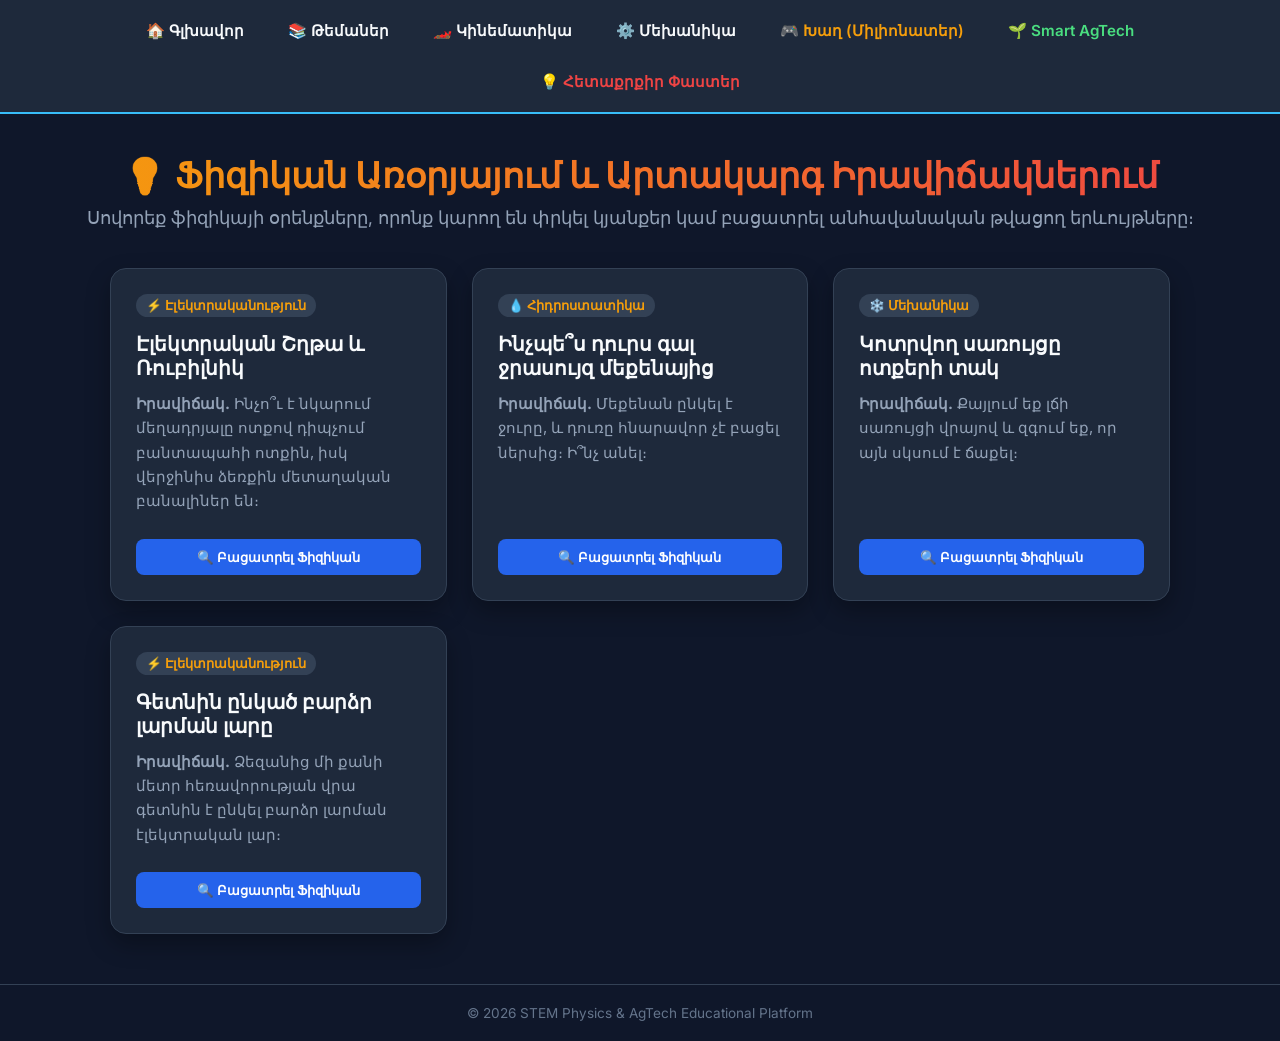
==== facts.html @ bff34259 "Add files via upload" ====
<!DOCTYPE html>
<html lang="hy">
<head>
    <meta charset="UTF-8">
    <meta name="viewport" content="width=device-width, initial-scale=1.0">
    <title>Հետաքրքիր Ֆիզիկա — Կյանքեր Փրկող Օրենքներ</title>
    <link href="https://fonts.googleapis.com/css2?family=Inter:wght@400;600;700;800&display=swap" rel="stylesheet">
    <style>
        * {
            box-sizing: border-box;
            margin: 0;
            padding: 0;
            font-family: 'Inter', sans-serif;
        }

        body {
            background: #0f172a;
            color: #f8fafc;
            min-height: 100vh;
            display: flex;
            flex-direction: column;
        }

        /* Nav menu */
        nav {
            width: 100%;
            background: #1e293b;
            padding: 15px 20px;
            display: flex;
            gap: 20px;
            align-items: center;
            justify-content: center;
            border-bottom: 2px solid #38bdf8;
            flex-wrap: wrap;
        }

        nav a {
            color: #f8fafc;
            text-decoration: none;
            font-weight: 600;
            font-size: 0.95rem;
            transition: 0.2s;
            padding: 6px 12px;
            border-radius: 6px;
        }

        nav a:hover {
            background: #334155;
            color: #38bdf8;
        }

        .header-title {
            text-align: center;
            padding: 40px 20px 20px;
        }

        .header-title h1 {
            font-size: 2.2rem;
            background: linear-gradient(90deg, #f59e0b, #ef4444);
            -webkit-background-clip: text;
            -webkit-text-fill-color: transparent;
            margin-bottom: 10px;
        }

        .header-title p {
            color: #94a3b8;
            font-size: 1.1rem;
        }

        .container {
            max-width: 1100px;
            margin: 0 auto 50px;
            padding: 0 20px;
        }

        .facts-grid {
            display: grid;
            grid-template-columns: repeat(auto-fit, minmax(320px, 1fr));
            gap: 25px;
            margin-top: 20px;
        }

        .fact-card {
            background: #1e293b;
            border: 1px solid #334155;
            border-radius: 16px;
            padding: 25px;
            display: flex;
            flex-direction: column;
            justify-content: space-between;
            box-shadow: 0 10px 25px rgba(0,0,0,0.3);
            transition: transform 0.3s, border-color 0.3s;
        }

        .fact-card:hover {
            transform: translateY(-5px);
            border-color: #f59e0b;
        }

        .card-tag {
            display: inline-block;
            background: #334155;
            color: #f59e0b;
            font-size: 0.8rem;
            font-weight: bold;
            padding: 4px 10px;
            border-radius: 12px;
            margin-bottom: 15px;
            width: fit-content;
        }

        .fact-card h3 {
            font-size: 1.25rem;
            color: #f8fafc;
            margin-bottom: 12px;
        }

        .fact-card p {
            color: #94a3b8;
            font-size: 0.95rem;
            line-height: 1.6;
            margin-bottom: 15px;
        }

        .explanation-box {
            display: none;
            background: #0f172a;
            border-left: 4px solid #f59e0b;
            padding: 12px;
            border-radius: 6px;
            margin-top: 10px;
            font-size: 0.9rem;
            color: #e2e8f0;
        }

        .toggle-btn {
            background: #2563eb;
            color: white;
            border: none;
            padding: 10px 15px;
            border-radius: 8px;
            font-weight: 600;
            cursor: pointer;
            transition: 0.2s;
            margin-top: 10px;
        }

        .toggle-btn:hover {
            background: #1d4ed8;
        }

        footer {
            margin-top: auto;
            text-align: center;
            padding: 20px;
            border-top: 1px solid #334155;
            color: #64748b;
            font-size: 0.85rem;
        }
    </style>
</head>
<body>

    <!-- NAVIGATION BAR -->
    <nav>
        <a href="index.html">🏠 Գլխավոր</a>
        <a href="topics.html">📚 Թեմաներ</a>
        <a href="kinematics.html">🏎️ Կինեմատիկա</a>
        <a href="mechanics.html">⚙️ Մեխանիկա</a>
        <a href="game.html" style="color: #f59e0b;">🎮 Խաղ (Միլիոնատեր)</a>
        <a href="agtech.html" style="color: #4ade80;">🌱 Smart AgTech</a>
        <a href="facts.html" style="color: #ef4444; font-weight: bold;">💡 Հետաքրքիր Փաստեր</a>
    </nav>

    <div class="header-title">
        <h1>💡 Ֆիզիկան Առօրյայում և Արտակարգ Իրավիճակներում</h1>
        <p>Սովորեք ֆիզիկայի օրենքները, որոնք կարող են փրկել կյանքեր կամ բացատրել անհավանական թվացող երևույթները։</p>
    </div>

    <div class="container">
        <div class="facts-grid">

            <!-- Card 1: Electric Chair Meme -->
            <div class="fact-card">
                <div>
                    <span class="card-tag">⚡ Էլեկտրականություն</span>
                    <h3>Էլեկտրական Շղթա և Ռուբիլնիկ</h3>
                    <p><strong>Իրավիճակ.</strong> Ինչո՞ւ է նկարում մեղադրյալը ոտքով դիպչում բանտապահի ոտքին, իսկ վերջինիս ձեռքին մետաղական բանալիներ են։</p>
                </div>
                <button class="toggle-btn" onclick="toggleFact('exp-1')">🔍 Բացատրել Ֆիզիկան</button>
                <div class="explanation-box" id="exp-1">
                    <strong>💡 Ֆիզիկական Օրենքը.</strong> Փակ էլեկտրական շղթա։<br><br>
                    Երբ բանտապահը միացնի անջատիչը, հոսանքը կանցնի ոչ միայն աթոռով, այլև հաղորդիչ մարմինների (մեղադրյալ $\rightarrow$ բանտապահ $\rightarrow$ մետաղական բանալիներ) միջոցով՝ փակելով շղթան դեպի գետին։
                </div>
            </div>

            <!-- Card 2: Sinking Car -->
            <div class="fact-card">
                <div>
                    <span class="card-tag">💧 Հիդրոստատիկա</span>
                    <h3>Ինչպե՞ս դուրս գալ ջրասույզ մեքենայից</h3>
                    <p><strong>Իրավիճակ.</strong> Մեքենան ընկել է ջուրը, և դուռը հնարավոր չէ բացել ներսից։ Ի՞նչ անել։</p>
                </div>
                <button class="toggle-btn" onclick="toggleFact('exp-2')">🔍 Բացատրել Ֆիզիկան</button>
                <div class="explanation-box" id="exp-2">
                    <strong>💡 Ֆիզիկական Օրենքը.</strong> Հիդրոստատիկ Ճնշում ($P = \rho g h$)։<br><br>
                    Դրսի ջրի ճնշումը հսկայական է։ Պետք է սպասել, մինչև ջուրը լցվի մեքենայի սալոնի մեծ մասը․ ներսի և դրսի ճնշումները կհավասարվեն, և դուռը հեշտությամբ կբացվի։
                </div>
            </div>

            <!-- Card 3: Ice Pressure -->
            <div class="fact-card">
                <div>
                    <span class="card-tag">❄️ Մեխանիկա</span>
                    <h3>Կոտրվող սառույցը ոտքերի տակ</h3>
                    <p><strong>Իրավիճակ.</strong> Քայլում եք լճի սառույցի վրայով և զգում եք, որ այն սկսում է ճաքել։</p>
                </div>
                <button class="toggle-btn" onclick="toggleFact('exp-3')">🔍 Բացատրել Ֆիզիկան</button>
                <div class="explanation-box" id="exp-3">
                    <strong>💡 Ֆիզիկական Օրենքը.</strong> Ճնշում ($P = F / S$)։<br><br>
                    Անմիջապես պառկեք փորի վրա։ Մակերեսը ($S$) կմեծանա տասնյակ անգամ, ճնշումը ($P$) կտրուկ կնվազի, և սառույցը կդադարի կոտրվել։
                </div>
            </div>

            <!-- Card 4: Step Voltage -->
            <div class="fact-card">
                <div>
                    <span class="card-tag">⚡ Էլեկտրականություն</span>
                    <h3>Գետնին ընկած բարձր լարման լարը</h3>
                    <p><strong>Իրավիճակ.</strong> Ձեզանից մի քանի մետր հեռավորության վրա գետնին է ընկել բարձր լարման էլեկտրական լար։</p>
                </div>
                <button class="toggle-btn" onclick="toggleFact('exp-4')">🔍 Բացատրել Ֆիզիկան</button>
                <div class="explanation-box" id="exp-4">
                    <strong>💡 Ֆիզիկական Օրենքը.</strong> Քայլային Լարում (Step Voltage)։<br><br>
                    Հեռացեք ոտքերը իրար կպցրած (սահեցնելով) կամ 1 ոտքի վրա ցատկելով։ Ոտնաթաթերի միջև հեռավորությունը 0 է $\rightarrow$ պոտենցիալների տարբերությունը 0 է $\rightarrow$ հոսանք չի անցնի մարմնով։
                </div>
            </div>

        </div>
    </div>

    <footer>
        <p>© 2026 STEM Physics & AgTech Educational Platform</p>
    </footer>

    <script>
        function toggleFact(id) {
            const box = document.getElementById(id);
            if (box.style.display === "block") {
                box.style.display = "none";
            } else {
                box.style.display = "block";
            }
        }
    </script>
</body>
</html>
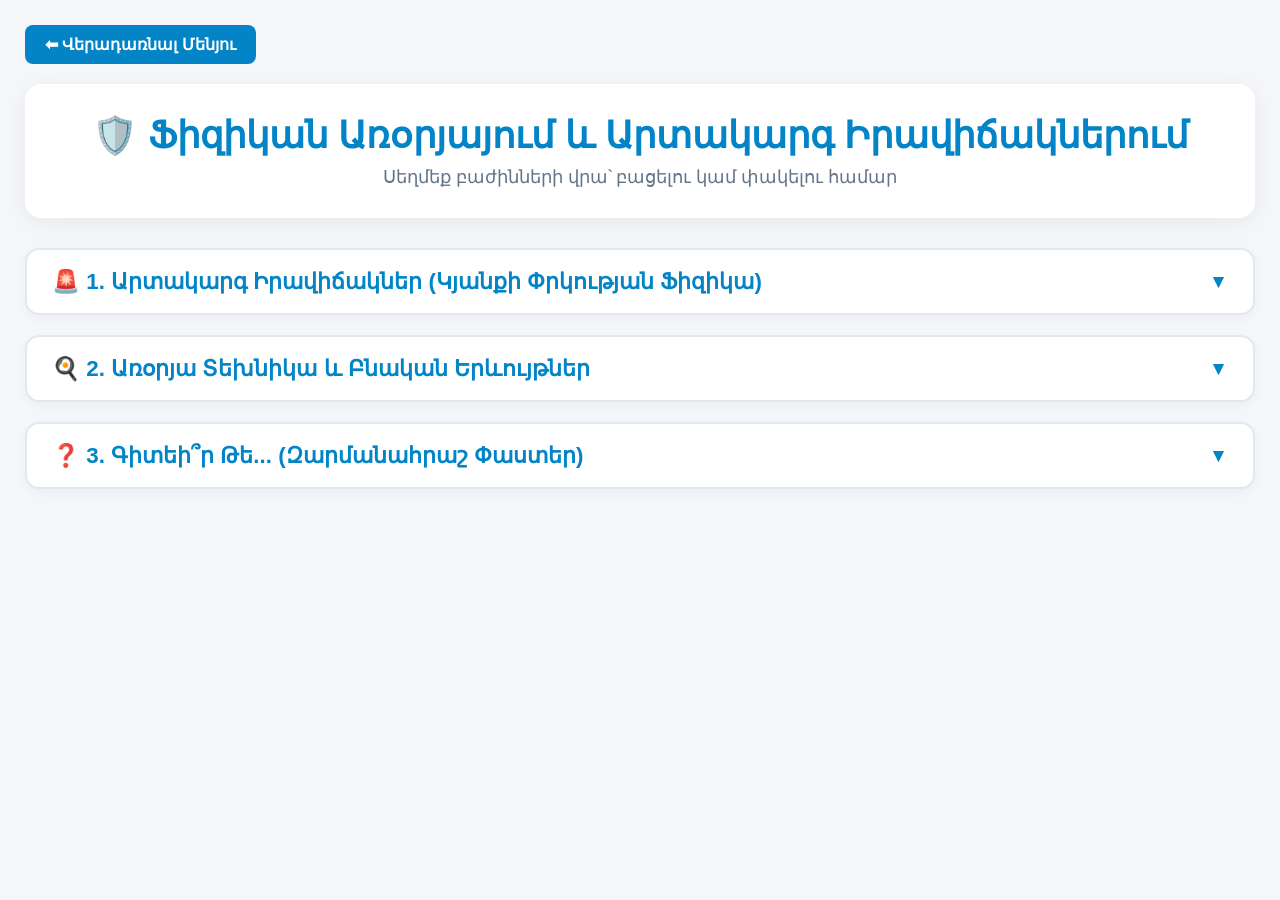
==== commit e9603540: "Add files via upload" ====
--- a/facts.html
+++ b/facts.html
@@ -3,253 +3,519 @@
 <head>
     <meta charset="UTF-8">
     <meta name="viewport" content="width=device-width, initial-scale=1.0">
-    <title>Հետաքրքիր Ֆիզիկա — Կյանքեր Փրկող Օրենքներ</title>
-    <link href="https://fonts.googleapis.com/css2?family=Inter:wght@400;600;700;800&display=swap" rel="stylesheet">
+    <title>Ֆիզիկան Առօրյայում և Արտակարգ Իրավիճակներում - Smart Eco-Campus</title>
     <style>
         * {
             box-sizing: border-box;
             margin: 0;
             padding: 0;
-            font-family: 'Inter', sans-serif;
-        }
-
+            font-family: 'Segoe UI', Tahoma, Geneva, Verdana, sans-serif;
+        }
         body {
-            background: #0f172a;
-            color: #f8fafc;
+            background: #f4f6f9;
+            color: #1e293b;
             min-height: 100vh;
+            padding: 25px;
+        }
+        .back-btn {
+            display: inline-block;
+            margin-bottom: 20px;
+            padding: 10px 20px;
+            background: #0284c7;
+            color: white;
+            text-decoration: none;
+            border-radius: 8px;
+            font-weight: 600;
+            transition: background 0.2s;
+        }
+        .back-btn:hover {
+            background: #0369a1;
+        }
+        .header {
+            text-align: center;
+            margin-bottom: 30px;
+            background: #ffffff;
+            padding: 30px;
+            border-radius: 16px;
+            box-shadow: 0 4px 20px rgba(0,0,0,0.06);
+        }
+        .header h1 {
+            font-size: 2.3rem;
+            color: #0284c7;
+            margin-bottom: 10px;
+        }
+        .header p {
+            color: #64748b;
+            font-size: 1.1rem;
+        }
+
+        .accordion-btn {
+            width: 100%;
+            background: #ffffff;
+            color: #0284c7;
+            font-size: 1.4rem;
+            font-weight: 700;
+            text-align: left;
+            padding: 18px 25px;
+            border: 2px solid #e2e8f0;
+            border-radius: 14px;
+            cursor: pointer;
+            margin-top: 20px;
             display: flex;
-            flex-direction: column;
-        }
-
-        /* Nav menu */
-        nav {
-            width: 100%;
-            background: #1e293b;
-            padding: 15px 20px;
-            display: flex;
-            gap: 20px;
+            justify-content: space-between;
             align-items: center;
-            justify-content: center;
-            border-bottom: 2px solid #38bdf8;
-            flex-wrap: wrap;
-        }
-
-        nav a {
-            color: #f8fafc;
-            text-decoration: none;
-            font-weight: 600;
-            font-size: 0.95rem;
-            transition: 0.2s;
-            padding: 6px 12px;
-            border-radius: 6px;
-        }
-
-        nav a:hover {
-            background: #334155;
-            color: #38bdf8;
-        }
-
-        .header-title {
-            text-align: center;
-            padding: 40px 20px 20px;
-        }
-
-        .header-title h1 {
-            font-size: 2.2rem;
-            background: linear-gradient(90deg, #f59e0b, #ef4444);
-            -webkit-background-clip: text;
-            -webkit-text-fill-color: transparent;
-            margin-bottom: 10px;
-        }
-
-        .header-title p {
-            color: #94a3b8;
-            font-size: 1.1rem;
+            box-shadow: 0 4px 12px rgba(0,0,0,0.03);
+            transition: background 0.2s, border-color 0.2s;
+        }
+        .accordion-btn:hover {
+            background: #f0f9ff;
+            border-color: #0284c7;
+        }
+        .accordion-btn.active {
+            border-color: #0284c7;
+            background: #e0f2fe;
+            border-radius: 14px 14px 0 0;
+        }
+        .arrow-icon {
+            font-size: 1.2rem;
+            transition: transform 0.3s;
+        }
+        .accordion-btn.active .arrow-icon {
+            transform: rotate(180deg);
+        }
+
+        .accordion-content {
+            display: none;
+            background: #ffffff;
+            padding: 25px;
+            border: 2px solid #0284c7;
+            border-top: none;
+            border-radius: 0 0 14px 14px;
+            box-shadow: 0 8px 20px rgba(0,0,0,0.05);
+            margin-bottom: 25px;
         }
 
         .container {
-            max-width: 1100px;
-            margin: 0 auto 50px;
-            padding: 0 20px;
-        }
-
-        .facts-grid {
+            max-width: 1200px;
+            margin: 0 auto;
             display: grid;
             grid-template-columns: repeat(auto-fit, minmax(320px, 1fr));
-            gap: 25px;
-            margin-top: 20px;
+            gap: 22px;
         }
 
         .fact-card {
-            background: #1e293b;
-            border: 1px solid #334155;
-            border-radius: 16px;
-            padding: 25px;
+            background: #f8fafc;
+            border-radius: 14px;
+            padding: 22px;
+            box-shadow: 0 2px 10px rgba(0,0,0,0.03);
+            border: 1px solid #e2e8f0;
+            transition: transform 0.25s, box-shadow 0.25s;
             display: flex;
             flex-direction: column;
             justify-content: space-between;
-            box-shadow: 0 10px 25px rgba(0,0,0,0.3);
-            transition: transform 0.3s, border-color 0.3s;
-        }
-
+        }
         .fact-card:hover {
-            transform: translateY(-5px);
-            border-color: #f59e0b;
-        }
-
-        .card-tag {
-            display: inline-block;
-            background: #334155;
-            color: #f59e0b;
-            font-size: 0.8rem;
-            font-weight: bold;
-            padding: 4px 10px;
-            border-radius: 12px;
-            margin-bottom: 15px;
-            width: fit-content;
-        }
-
-        .fact-card h3 {
-            font-size: 1.25rem;
-            color: #f8fafc;
+            transform: translateY(-4px);
+            box-shadow: 0 10px 25px rgba(2, 132, 199, 0.15);
+            border-color: #38bdf8;
+            background: #ffffff;
+        }
+
+        .card-icon {
+            font-size: 2.2rem;
             margin-bottom: 12px;
         }
-
-        .fact-card p {
-            color: #94a3b8;
-            font-size: 0.95rem;
+        .card-title {
+            font-size: 1.2rem;
+            color: #0369a1;
+            margin-bottom: 10px;
+            font-weight: 700;
+        }
+        .card-text {
+            color: #334155;
             line-height: 1.6;
             margin-bottom: 15px;
-        }
-
-        .explanation-box {
+            font-size: 0.95rem;
+        }
+
+        .formula-box {
+            background: #f0f9ff;
+            border-left: 4px solid #0284c7;
+            padding: 12px 15px;
+            border-radius: 0 8px 8px 0;
+            font-size: 0.88rem;
+            color: #0369a1;
+            font-weight: 500;
+            margin-bottom: 15px;
+        }
+
+        .reveal-btn {
+            background: #e0f2fe;
+            color: #0369a1;
+            border: none;
+            padding: 8px 14px;
+            border-radius: 6px;
+            cursor: pointer;
+            font-weight: 600;
+            font-size: 0.85rem;
+            transition: background 0.2s;
+            width: 100%;
+            text-align: left;
+        }
+        .reveal-btn:hover {
+            background: #bae6fd;
+        }
+        .hidden-content {
             display: none;
-            background: #0f172a;
-            border-left: 4px solid #f59e0b;
-            padding: 12px;
+            margin-top: 10px;
+            padding: 10px;
+            background: #fff7ed;
+            border-left: 3px solid #f97316;
             border-radius: 6px;
-            margin-top: 10px;
-            font-size: 0.9rem;
-            color: #e2e8f0;
-        }
-
-        .toggle-btn {
-            background: #2563eb;
-            color: white;
-            border: none;
-            padding: 10px 15px;
-            border-radius: 8px;
-            font-weight: 600;
-            cursor: pointer;
-            transition: 0.2s;
-            margin-top: 10px;
-        }
-
-        .toggle-btn:hover {
-            background: #1d4ed8;
-        }
-
-        footer {
-            margin-top: auto;
-            text-align: center;
-            padding: 20px;
-            border-top: 1px solid #334155;
-            color: #64748b;
-            font-size: 0.85rem;
+            font-size: 0.88rem;
+            color: #9a3412;
+        }
+
+        .faq-grid {
+            max-width: 1200px;
+            margin: 0 auto;
+            display: grid;
+            grid-template-columns: repeat(auto-fit, minmax(280px, 1fr));
+            gap: 18px;
+        }
+        .faq-card {
+            background: #f8fafc;
+            border: 1px solid #e2e8f0;
+            border-left: 4px solid #fbbf24;
+            border-radius: 12px;
+            padding: 18px;
+            box-shadow: 0 2px 10px rgba(0,0,0,0.03);
+            transition: transform 0.2s;
+        }
+        .faq-card:hover {
+            transform: translateY(-2px);
+            box-shadow: 0 5px 15px rgba(251, 191, 36, 0.2);
+            background: #ffffff;
+        }
+        .faq-question {
+            color: #b45309;
+            font-weight: 700;
+            margin-bottom: 8px;
+            font-size: 1rem;
+        }
+        .faq-answer {
+            color: #475569;
+            font-size: 0.92rem;
+            line-height: 1.5;
         }
     </style>
 </head>
 <body>
 
-    <!-- NAVIGATION BAR -->
-    <nav>
-        <a href="index.html">🏠 Գլխավոր</a>
-        <a href="topics.html">📚 Թեմաներ</a>
-        <a href="kinematics.html">🏎️ Կինեմատիկա</a>
-        <a href="mechanics.html">⚙️ Մեխանիկա</a>
-        <a href="game.html" style="color: #f59e0b;">🎮 Խաղ (Միլիոնատեր)</a>
-        <a href="agtech.html" style="color: #4ade80;">🌱 Smart AgTech</a>
-        <a href="facts.html" style="color: #ef4444; font-weight: bold;">💡 Հետաքրքիր Փաստեր</a>
-    </nav>
-
-    <div class="header-title">
-        <h1>💡 Ֆիզիկան Առօրյայում և Արտակարգ Իրավիճակներում</h1>
-        <p>Սովորեք ֆիզիկայի օրենքները, որոնք կարող են փրկել կյանքեր կամ բացատրել անհավանական թվացող երևույթները։</p>
+    <a href="menu.html" class="back-btn">⬅ Վերադառնալ Մենյու</a>
+
+    <div class="header">
+        <h1>🛡️ Ֆիզիկան Առօրյայում և Արտակարգ Իրավիճակներում</h1>
+        <p>Սեղմեք բաժինների վրա՝ բացելու կամ փակելու համար</p>
     </div>
 
-    <div class="container">
-        <div class="facts-grid">
-
-            <!-- Card 1: Electric Chair Meme -->
-            <div class="fact-card">
-                <div>
-                    <span class="card-tag">⚡ Էլեկտրականություն</span>
-                    <h3>Էլեկտրական Շղթա և Ռուբիլնիկ</h3>
-                    <p><strong>Իրավիճակ.</strong> Ինչո՞ւ է նկարում մեղադրյալը ոտքով դիպչում բանտապահի ոտքին, իսկ վերջինիս ձեռքին մետաղական բանալիներ են։</p>
-                </div>
-                <button class="toggle-btn" onclick="toggleFact('exp-1')">🔍 Բացատրել Ֆիզիկան</button>
-                <div class="explanation-box" id="exp-1">
-                    <strong>💡 Ֆիզիկական Օրենքը.</strong> Փակ էլեկտրական շղթա։<br><br>
-                    Երբ բանտապահը միացնի անջատիչը, հոսանքը կանցնի ոչ միայն աթոռով, այլև հաղորդիչ մարմինների (մեղադրյալ $\rightarrow$ բանտապահ $\rightarrow$ մետաղական բանալիներ) միջոցով՝ փակելով շղթան դեպի գետին։
-                </div>
-            </div>
-
-            <!-- Card 2: Sinking Car -->
-            <div class="fact-card">
-                <div>
-                    <span class="card-tag">💧 Հիդրոստատիկա</span>
-                    <h3>Ինչպե՞ս դուրս գալ ջրասույզ մեքենայից</h3>
-                    <p><strong>Իրավիճակ.</strong> Մեքենան ընկել է ջուրը, և դուռը հնարավոր չէ բացել ներսից։ Ի՞նչ անել։</p>
-                </div>
-                <button class="toggle-btn" onclick="toggleFact('exp-2')">🔍 Բացատրել Ֆիզիկան</button>
-                <div class="explanation-box" id="exp-2">
-                    <strong>💡 Ֆիզիկական Օրենքը.</strong> Հիդրոստատիկ Ճնշում ($P = \rho g h$)։<br><br>
-                    Դրսի ջրի ճնշումը հսկայական է։ Պետք է սպասել, մինչև ջուրը լցվի մեքենայի սալոնի մեծ մասը․ ներսի և դրսի ճնշումները կհավասարվեն, և դուռը հեշտությամբ կբացվի։
-                </div>
-            </div>
-
-            <!-- Card 3: Ice Pressure -->
-            <div class="fact-card">
-                <div>
-                    <span class="card-tag">❄️ Մեխանիկա</span>
-                    <h3>Կոտրվող սառույցը ոտքերի տակ</h3>
-                    <p><strong>Իրավիճակ.</strong> Քայլում եք լճի սառույցի վրայով և զգում եք, որ այն սկսում է ճաքել։</p>
-                </div>
-                <button class="toggle-btn" onclick="toggleFact('exp-3')">🔍 Բացատրել Ֆիզիկան</button>
-                <div class="explanation-box" id="exp-3">
-                    <strong>💡 Ֆիզիկական Օրենքը.</strong> Ճնշում ($P = F / S$)։<br><br>
-                    Անմիջապես պառկեք փորի վրա։ Մակերեսը ($S$) կմեծանա տասնյակ անգամ, ճնշումը ($P$) կտրուկ կնվազի, և սառույցը կդադարի կոտրվել։
-                </div>
-            </div>
-
-            <!-- Card 4: Step Voltage -->
-            <div class="fact-card">
-                <div>
-                    <span class="card-tag">⚡ Էլեկտրականություն</span>
-                    <h3>Գետնին ընկած բարձր լարման լարը</h3>
-                    <p><strong>Իրավիճակ.</strong> Ձեզանից մի քանի մետր հեռավորության վրա գետնին է ընկել բարձր լարման էլեկտրական լար։</p>
-                </div>
-                <button class="toggle-btn" onclick="toggleFact('exp-4')">🔍 Բացատրել Ֆիզիկան</button>
-                <div class="explanation-box" id="exp-4">
-                    <strong>💡 Ֆիզիկական Օրենքը.</strong> Քայլային Լարում (Step Voltage)։<br><br>
-                    Հեռացեք ոտքերը իրար կպցրած (սահեցնելով) կամ 1 ոտքի վրա ցատկելով։ Ոտնաթաթերի միջև հեռավորությունը 0 է $\rightarrow$ պոտենցիալների տարբերությունը 0 է $\rightarrow$ հոսանք չի անցնի մարմնով։
-                </div>
-            </div>
-
+    <!-- ԲԼՈԿ 1: ԱՐՏԱԿԱՐԳ ԻՐԱՎԻՃԱԿՆԵՐ -->
+    <button class="accordion-btn" onclick="toggleMainSection('main_sec1', this)">
+        <span>🚨 1. Արտակարգ Իրավիճակներ (Կյանքի Փրկության Ֆիզիկա)</span>
+        <span class="arrow-icon">▼</span>
+    </button>
+    
+    <div id="main_sec1" class="accordion-content">
+        <div class="container">
+            <div class="fact-card">
+                <div>
+                    <div class="card-icon">⚡</div>
+                    <div class="card-title">Էլեկտրական Շղթա և Քայլային Լարում</div>
+                    <div class="card-text">
+                        Եթե էլեկտրահարված մարդուն դիպչի մեկ ուրիշը, հոսանքն անցնում է երկրորդ մարդու միջով դեպի հող: Բարձր լարման լարերից հեռանալիս պետք է ցատկել զույգ ոտքերով:
+                    </div>
+                    <div class="formula-box">
+                        • Օհմի օրենք: I = U / R<br>
+                        • Քայլային լարում: U_step = U_1 - U_2
+                    </div>
+                </div>
+                <button class="reveal-btn" onclick="toggleSecret('sec1')">💡 Ի՞նչ անել արտակարգ պահին ▼</button>
+                <div id="sec1" class="hidden-content">
+                    <b>Կանոն:</b> Չդիպչե՛լ մարդուն բաց ձեռքերով: Օգտագործել չոր փայտ կամ ցատկել զույգ ոտքերով՝ ոտնաթաթերը միմյանց սեղմած:
+                </div>
+            </div>
+
+            <div class="fact-card">
+                <div>
+                    <div class="card-icon">🚗</div>
+                    <div class="card-title">Ջրասույզ Մեքենա և Հիդրոստատիկ Ճնշում</div>
+                    <div class="card-text">
+                        Ջրում հայտնված մեքենայի դուռը սկզբում բացելն անհնար է դուրսի ջրի հսկայական ճնշման պատճառով: Դուռը բացվում է միայն այն ժամանակ, երբ salon-ը լցվում է ջրով:
+                    </div>
+                    <div class="formula-box">
+                        • Հիդրոստատիկ ճնշում: P = ρ · g · h<br>
+                        • Ճնշման ուժ: F = P · S
+                    </div>
+                </div>
+                <button class="reveal-btn" onclick="toggleSecret('sec2')">💡 Ի՞նչ անել արտակարգ պահին ▼</button>
+                <div id="sec2" class="hidden-content">
+                    <b>Կանոն:</b> Էներգիա մի՛ ծախսեք դուռը հրելու վրա: Անմիջապես կոտրեք կողային ապակին գլխակալի (headrest) երկաթյա ծայրով:
+                </div>
+            </div>
+
+            <div class="fact-card">
+                <div>
+                    <div class="card-icon">🛡️</div>
+                    <div class="card-title">Իներցիան և Անվտանգության Ամրագոտին</div>
+                    <div class="card-text">
+                        Կտրուկ արգելակման պահին մեքենան կանգ է առնում, բայց մարդու մարմինը շարունակում է շարժվել առաջ նույն արագությամբ (Նյուտոնի 1-ին օրենք):
+                    </div>
+                    <div class="formula-box">
+                        • Նյուտոնի I օրենք (Իներցիա)<br>
+                        • Իմպուլսի փոփոխություն: F · Δt = m · Δv
+                    </div>
+                </div>
+                <button class="reveal-btn" onclick="toggleSecret('sec3')">💡 Ի՞նչ անել արտակարգ պահին ▼</button>
+                <div id="sec3" class="hidden-content">
+                    <b>Կանոն:</b> Ամրագոտին երկարացնում է կանգ առնելու ժամանակը (Δt), ինչի շնորհիվ մարմնի վրա ազդող հարվածային ուժը (F) կտրուկ նվազում է:
+                </div>
+            </div>
+
+            <div class="fact-card">
+                <div>
+                    <div class="card-icon">🔥</div>
+                    <div class="card-title">Թթվածնի Անկումը և Հրդեհի Ֆիզիկան</div>
+                    <div class="card-text">
+                        Փակ սենյակում հրդեհի ժամանակ տաք օդն ու թունավոր գազերը բարձրանում են վերև (կոնվեկցիա), իսկ մաքուր օդը մնում է հատակին մոտ:
+                    </div>
+                    <div class="formula-box">
+                        • Կոնվեկցիա (Ջերմափոխանակություն)<br>
+                        • Գազի խտության նվազում տաքանալիս
+                    </div>
+                </div>
+                <button class="reveal-btn" onclick="toggleSecret('sec4')">💡 Ի՞նչ անել արտակարգ պահին ▼</button>
+                <div id="sec4" class="hidden-content">
+                    <b>Կանոն:</b> Շնչեք թաց թաշկինակով և սողալով շարժվեք դեպի ելքը՝ հատակին հնարավորինս մոտ:
+                </div>
+            </div>
+
+            <div class="fact-card">
+                <div>
+                    <div class="card-icon">🌊</div>
+                    <div class="card-title">Հետադարձ Հոսանք (Rip Current)</div>
+                    <div class="card-text">
+                        Ծովափին առաջացող ուժեղ հետադարձ հոսանքը մարդուն արագ քաշում է դեպի բաց ծով: Հոսանքին հակառակ լողալը սպառում է ուժերը:
+                    </div>
+                    <div class="formula-box">
+                        • Հեղուկների դինամիկա (Բերնուլիի օրենք)<br>
+                        • Վեկտորական արագությունների գումարում
+                    </div>
+                </div>
+                <button class="reveal-btn" onclick="toggleSecret('sec_rip')">💡 Ի՞նչ անել արտակարգ պահին ▼</button>
+                <div id="sec_rip" class="hidden-content">
+                    <b>Կանոն:</b> Երբեք մի՛ լողացեք հոսանքին հակառակ (դեպի ափ): Լողացեք ափին ԶՈՒԳԱՀԵՌ (կողք), մինչև դուրս գաք նեղ հոսանքի գոտուց, ապա նոր թեքվեք դեպի ափ:
+                </div>
+            </div>
+
+            <div class="fact-card">
+                <div>
+                    <div class="card-icon">🌩️</div>
+                    <div class="card-title">Կայծակ և Ֆարադեյի Վանդակ</div>
+                    <div class="card-text">
+                        Կայծակնային փոթորկի ժամանակ փակ մետաղյա մեքենայի ներսում գտնվող մարդն ամբողջովին պաշտպանված է էլեկտրական հարվածից:
+                    </div>
+                    <div class="formula-box">
+                        • Էլեկտրաստատիկ էկրանավորում<br>
+                        • Դաշտը հաղորդչի ներսում (E = 0)
+                    </div>
+                </div>
+                <button class="reveal-btn" onclick="toggleSecret('sec_fara')">💡 Ի՞նչ անել արտակարգ պահին ▼</button>
+                <div id="sec_fara" class="hidden-content">
+                    <b>Կանոն:</b> Փոթորկի պահին մնացեք մեքենայի ներսում, փակեք ապակիները և մի՛ դիպչեք մետաղական բաց մասերին:
+                </div>
+            </div>
         </div>
     </div>
 
-    <footer>
-        <p>© 2026 STEM Physics & AgTech Educational Platform</p>
-    </footer>
+    <!-- ԲԼՈԿ 2: ԱՌՕՐՅԱ ՏԵԽՆԻԿԱ ԵՎ ԲՆՈՒԹՅՈՒՆ -->
+    <button class="accordion-btn" onclick="toggleMainSection('main_sec2', this)">
+        <span>🍳 2. Առօրյա Տեխնիկա և Բնական Երևույթներ</span>
+        <span class="arrow-icon">▼</span>
+    </button>
+
+    <div id="main_sec2" class="accordion-content">
+        <div class="container">
+            <div class="fact-card">
+                <div>
+                    <div class="card-icon">🧲</div>
+                    <div class="card-title">Ինդուկցիոն Վառարան</div>
+                    <div class="card-text">
+                        Վառարանի մակերեսը չի տաքանում: Փոփոխական մագնիսական դաշտն առաջացնում է Ֆուկոյի մրրկային հոսանքներ, որոնք տաքացնում են միայն թավան:
+                    </div>
+                    <div class="formula-box">
+                        • Էլեկտրամագնիսական ինդուկցիա<br>
+                        • Ջոուլ-Լենցի օրենք: Q = I² · R · t
+                    </div>
+                </div>
+                <button class="reveal-btn" onclick="toggleSecret('sec5')">💡 Ինչո՞ւ ձեռքը չի այրվում ▼</button>
+                <div id="sec5" class="hidden-content">
+                    Ձեռքը մագնիսական մետաղ չէ, ուստի մագնիսական դաշտը դրա վրա հոսանք չի ինդուկցում:
+                </div>
+            </div>
+
+            <div class="fact-card">
+                <div>
+                    <div class="card-icon">📡</div>
+                    <div class="card-title">Միկրոալիքային Վառարան</div>
+                    <div class="card-text">
+                        2.45 ԳՀց հաճախականության էլեկտրամագնիսական ալիքները տատանում են ուտելիքի մեջ եղած ջրի մոլեկուլները՝ ստեղծելով շփման ջերմություն:
+                    </div>
+                    <div class="formula-box">
+                        • Էլեկտրամագնիսական ալիքներ<br>
+                        • Մոլեկուլային տատանման ռեզոնանս
+                    </div>
+                </div>
+                <button class="reveal-btn" onclick="toggleSecret('sec6')">💡 Ինչո՞ւ ափսեն չի տաքանում ▼</button>
+                <div id="sec6" class="hidden-content">
+                    Չոր ապակին կամ հախճապակին ջրի մոլեկուլներ չունեն, ուստի միկրոալիքները անցնում են դրանց միջով անվնաս:
+                </div>
+            </div>
+
+            <div class="fact-card">
+                <div>
+                    <div class="card-icon">🐦</div>
+                    <div class="card-title">Թռչունները Լարերի Վրա</div>
+                    <div class="card-text">
+                        Թռչունը նստում է միայն ՄԵԿ լարի վրա. նրա ոտքերի միջև պոտենցիալների տարբերությունը (լարումը) ~0 է, ուստի հոսանքը նրա մարմնով չի հոսում:
+                    </div>
+                    <div class="formula-box">
+                        • Պոտենցիալների տարբերություն (ΔV = 0)<br>
+                        • Էլեկտրական շղթայի բաց լինելը
+                    </div>
+                </div>
+                <button class="reveal-btn" onclick="toggleSecret('sec7')">💡 Ե՞րբ կէլեկտրահարվի թռչունը ▼</button>
+                <div id="sec7" class="hidden-content">
+                    Եթե թռչունը թևով դիպչի հարևան լարին կամ մետաղյա սյունին, իսկույն կփակի շղթան:
+                </div>
+            </div>
+
+            <div class="fact-card">
+                <div>
+                    <div class="card-icon">🌧️</div>
+                    <div class="card-title">Ակվապլանավորում (Hydroplaning)</div>
+                    <div class="card-text">
+                        Անձրևոտ ճանապարհին բարձր արագության տակ անվադողերի և ասֆալտի արանքում հավաքվում է ջրի շերտ: Մեքենան կորցնում է շփման ուժը (~0) և սկսում «սահել»:
+                    </div>
+                    <div class="formula-box">
+                        • Դադարի և սահքի շփման ուժ: F_սահք = μ · N<br>
+                        • Հիդրոդինամիկ բարձիկ
+                    </div>
+                </div>
+                <button class="reveal-btn" onclick="toggleSecret('sec8')">💡 Ինչո՞ւ են պետք ակոսները ▼</button>
+                <div id="sec8" class="hidden-content">
+                    Անվադողերի ակոսները ստեղծված են ջուրը կողք նետելու և ասֆալտի հետ կապը պահպանելու համար:
+                </div>
+            </div>
+
+            <div class="fact-card">
+                <div>
+                    <div class="card-icon">🎧</div>
+                    <div class="card-title">Աղմուկի Ակտիվ Խլացում (ANC)</div>
+                    <div class="card-text">
+                        Ժամանակակից ականջակալները որսում են արտաքին աղմուկը և արտադրում են ճիշտ հակառակ ֆազով ալիք՝ չեզոքացնելով աղմուկը:
+                    </div>
+                    <div class="formula-box">
+                        • Ալիքների Ինտերֆերենց<br>
+                        • Հակաֆազ տատանում (+A + -A = 0)
+                    </div>
+                </div>
+                <button class="reveal-btn" onclick="toggleSecret('sec9')">💡 Ինչպե՞ս է աշխատում ▼</button>
+                <div id="sec9" class="hidden-content">
+                    Ալիքների գումարումից ձայնային տատանումը լրիվ մարում է (Destructive Interference):
+                </div>
+            </div>
+
+            <div class="fact-card">
+                <div>
+                    <div class="card-icon">💎</div>
+                    <div class="card-title">Լույսի «Դանդաղումը» Նյութում</div>
+                    <div class="card-text">
+                        Վակուումում լույսի արագությունը ~300,000 կմ/վ է, սակայն ալմաստի միջով անցնելիս այն դանդաղում է մինչև ~124,000 կմ/վ:
+                    </div>
+                    <div class="formula-box">
+                        • Բեկման ցուցիչ: n = c / v<br>
+                        • Լույսի բեկում և լրիվ անդրադարձ
+                    </div>
+                </div>
+                <button class="reveal-btn" onclick="toggleSecret('sec10')">💡 Կապը Տեխնոլոգիայի հետ ▼</button>
+                <div id="sec10" class="hidden-content">
+                    Այս երևույթն է ապահովում մալուխային լուսատար (Fiber-optic) գերարագ ինտերնետի աշխատանքը:
+                </div>
+            </div>
+        </div>
+    </div>
+
+    <!-- ԲԼՈԿ 3: ԳԻՏԵ՞ԻՐ ԹԵ... -->
+    <button class="accordion-btn" onclick="toggleMainSection('main_sec3', this)">
+        <span>❓ 3. Գիտեի՞ր Թե... (Զարմանահրաշ Փաստեր)</span>
+        <span class="arrow-icon">▼</span>
+    </button>
+
+    <div id="main_sec3" class="accordion-content">
+        <div class="faq-grid">
+            <div class="faq-card">
+                <div class="faq-question">🍌 Բանանները Ռադիոակտիվ են</div>
+                <div class="faq-answer">Բանանը պարունակում է Կալիում-40 (K-40) ռադիոակտիվ իզոտոպ: Գիտության մեջ կա անգամ «Բանանային էկվիվալենտ չափաբաժին» (BED) հասկացությունը:</div>
+            </div>
+            <div class="faq-card">
+                <div class="faq-question">🛰️ Ժամանակը Տիեզերքում Ավելի Արագ է Հոսում</div>
+                <div class="faq-answer">Ըստ Էյնշտեյնի՝ ուժեղ ձգողականության մեջ ժամանակը դանդաղում է: GPS արբանյակների ժամացույցները օրական 38 միկրովայրկյանով ավելի արագ են աշխատում:</div>
+            </div>
+            <div class="faq-card">
+                <div class="faq-question">⚡ Կայծակն ավելի Տաք է, քան Արևի Մակերևույթը</div>
+                <div class="faq-answer">Կայծակի հարվածի պահին օդի ջերմաստիճանը հասնում է մինչև 30,000 °C (5 անգամ ավելի տաք, քան Արեգակի մակերևույթը):</div>
+            </div>
+            <div class="faq-card">
+                <div class="faq-question">💧 Ջրի «Եռակի Կետը»</div>
+                <div class="faq-answer">0.01 °C և 611.65 Պա պայմաններում ջուրը միաժամանակ գտնվում է 3 վիճակում՝ պինդ, հեղուկ և գազային:</div>
+            </div>
+            <div class="faq-card">
+                <div class="faq-question">🔥 Ինչո՞ւ չի կարելի էլեկտրական սարքը հանգցնել ջրով:</div>
+                <div class="faq-answer">Ծորակի ջուրը պարունակում է աղեր և էլեկտրահաղորդիչ է: Ջուր լցնելով՝ դուք էլեկտրական շղթա եք ստեղծում դեպի ձեր մարմինը:</div>
+            </div>
+            <div class="faq-card">
+                <div class="faq-question">🧊 Ինչո՞ւ է սառույցը լողում ջրի մակերեսին:</div>
+                <div class="faq-answer">Ջուրը սառչելիս ընդարձակվում է, ուստի սառույցի խտությունը փոքր է հեղուկ ջրի խտությունից:</div>
+            </div>
+            <div class="faq-card">
+                <div class="faq-question">📱 Ինչո՞ւ է ցուրտ եղանակին մարտկոցը շուտ նստում:</div>
+                <div class="faq-answer">Ցածր ջերմաստիճանում լիթիում-իոնային մարտկոցի ներսում քիմիական ռեակցիաները դանդաղում են, և էլեկտրոնների շարժունակությունը նվազում է:</div>
+            </div>
+            <div class="faq-card">
+                <div class="faq-question">🔊 Ինչո՞ւ է ինքնաթիռում ականջները փակվում:</div>
+                <div class="faq-answer">Բարձրանալիս մթնոլորտային ճնշումը նվազում է, իսկ միջին ականջում ճնշումը մնում է նույնը, ինչի պատճառով թմբկաթաղանթը ձգվում է:</div>
+            </div>
+        </div>
+    </div>
 
     <script>
-        function toggleFact(id) {
-            const box = document.getElementById(id);
-            if (box.style.display === "block") {
-                box.style.display = "none";
+        function toggleMainSection(id, btn) {
+            var content = document.getElementById(id);
+            if (content.style.display === "block") {
+                content.style.display = "none";
+                btn.classList.remove("active");
             } else {
-                box.style.display = "block";
+                content.style.display = "block";
+                btn.classList.add("active");
+            }
+        }
+
+        function toggleSecret(id) {
+            var el = document.getElementById(id);
+            if (el.style.display === "block") {
+                el.style.display = "none";
+            } else {
+                el.style.display = "block";
             }
         }
     </script>
